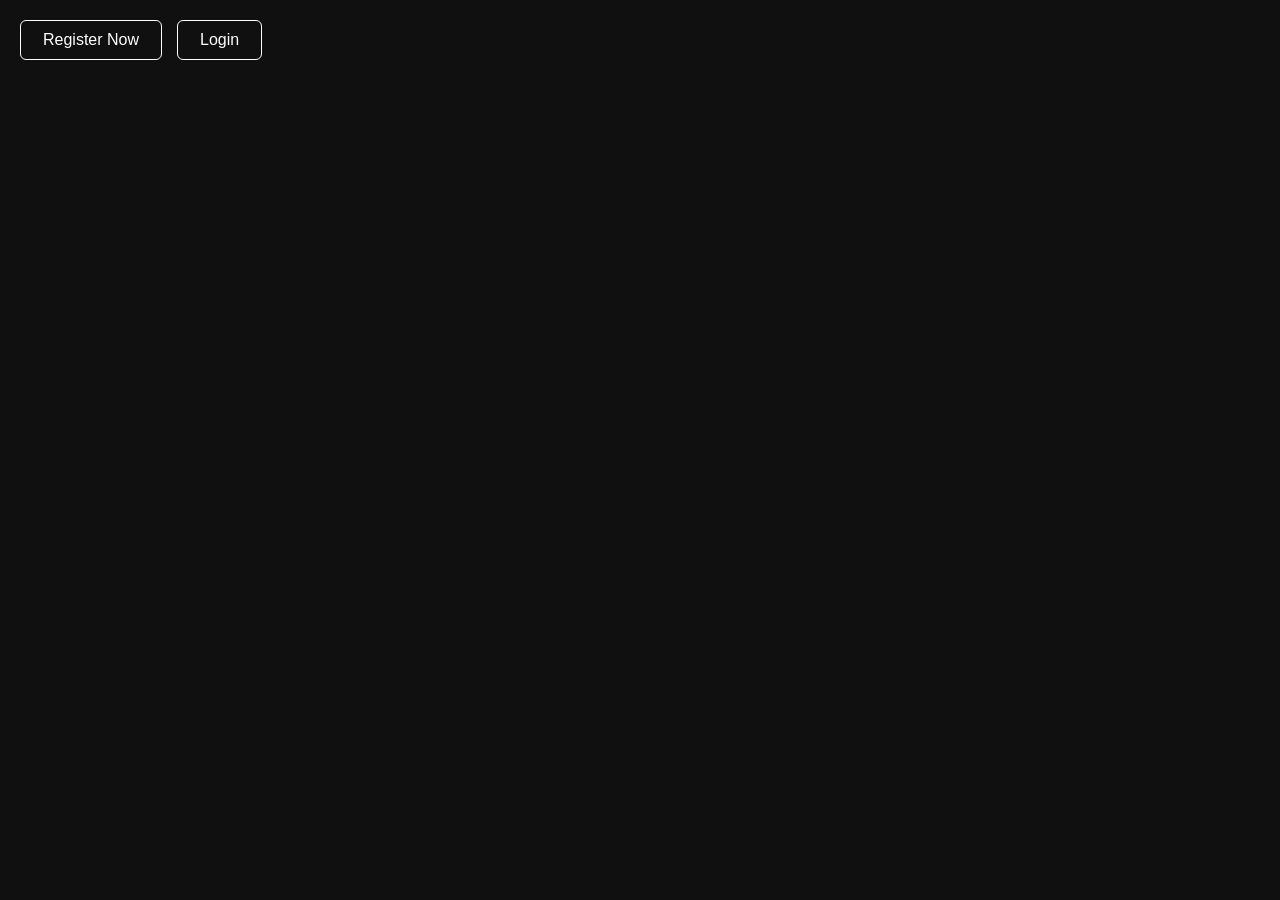
==== index.html @ 7ac25fff "pwa changes" ====
<!DOCTYPE html>
<html lang="en">
<head>
  <link rel="manifest" href="/manifest.json">
  <meta charset="UTF-8" />
  <meta name="viewport" content="width=device-width, initial-scale=1.0" />
  <title>Rental</title>
  <style>
    :root {
      --background-image: url('https://i.ibb.co/8gG2pwXC/Screenshot-2025-09-10-200843.png');
      --background-color: #101010; 
    }

    body {
      margin: 0;
      padding: 0;
      background: var(--background-color) var(--background-image) no-repeat center center;
      background-size: cover;
      height: 100vh;
      display: flex;
      flex-direction: column;
      justify-content: center;
      align-items: center;
      font-family: 'Segoe UI', sans-serif;
    }

    .top-left-buttons {
      position: absolute;
      top: 20px;
      left: 20px;
      display: flex;
      gap: 15px;
      z-index: 10;
    }

    .top-left-buttons button {
      padding: 10px 22px;
      font-size: 1rem;
      border: none;
      border-radius: 6px;
      background: transparent;
      color: #fff;
      cursor: pointer;
      border: 1px solid #fff;
      transition: background 0.2s, color 0.2s;
    }

    .top-left-buttons button:hover {
      background: #fff;
      color: #101010;
    }

    @keyframes rainbow {
      0% {background-position: 0% 50%;}
      50% {background-position: 100% 50%;}
      100% {background-position: 0% 50%;}
    }

    button {
      padding: 15px 30px;
      font-size: 1.2rem;
      border: none;
      border-radius: 8px;
      background-color: #ffffffcc;
      color: #333;
      cursor: pointer;
      transition: all 0.3s ease;
    }

    button:hover {
      background-color: #fff;
      box-shadow: 0px 0px 10px rgba(255, 255, 255, 0.7);
    }
  </style>
</head>
<body>
  <div class="top-left-buttons">
    <a href="sign_up.html" style="text-decoration:none;">
      <button>Register Now</button>
    </a>
    <a href="sign_in2.html" style="text-decoration:none;">
      <button>Login</button>
    </a>
  </div>
</body>
</html>
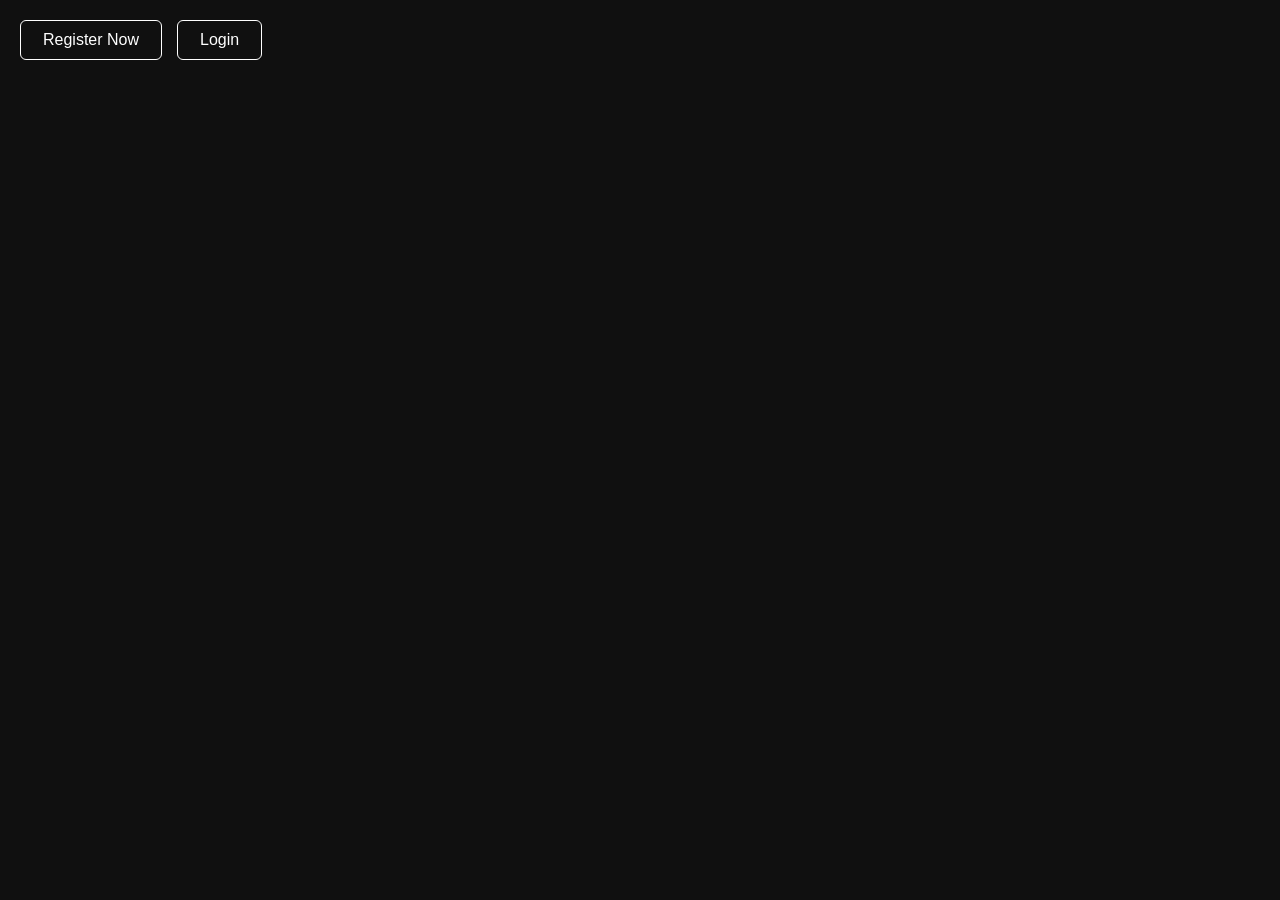
==== commit 9e319363: "background" ====
--- a/index.html
+++ b/index.html
@@ -1,14 +1,43 @@
 <!DOCTYPE html>
 <html lang="en">
 <head>
-  <link rel="manifest" href="/manifest.json">
+  <link rel="manifest" href="manifest.json">
   <meta charset="UTF-8" />
   <meta name="viewport" content="width=device-width, initial-scale=1.0" />
   <title>Rental</title>
   <style>
-    :root {
-      --background-image: url('https://i.ibb.co/8gG2pwXC/Screenshot-2025-09-10-200843.png');
-      --background-color: #101010; 
+  :root {
+    --background-image: url('Screenshot 2025-09-10 200843.png');
+    --background-color: #101010;
+    }
+
+    body {
+      margin: 0;
+      min-height: 100vh;
+      min-height: 100dvh;
+      background-color: var(--background-color);
+      font-family: 'Segoe UI', sans-serif;
+      overflow: hidden;
+    }
+
+    /* Back layer: blurred copy that fills the whole screen */
+    body::before {
+      content: "";
+      position: fixed;
+      inset: 0;
+      background: var(--background-image) center / cover no-repeat;
+      filter: blur(25px) brightness(0.8);
+      transform: scale(1.1);
+      z-index: -2;
+    }
+
+    /* Front layer: the full image, never cropped */
+    body::after {
+      content: "";
+      position: fixed;
+      inset: 0;
+      background: var(--background-image) center / contain no-repeat;
+      z-index: -1;
     }
 
     body {
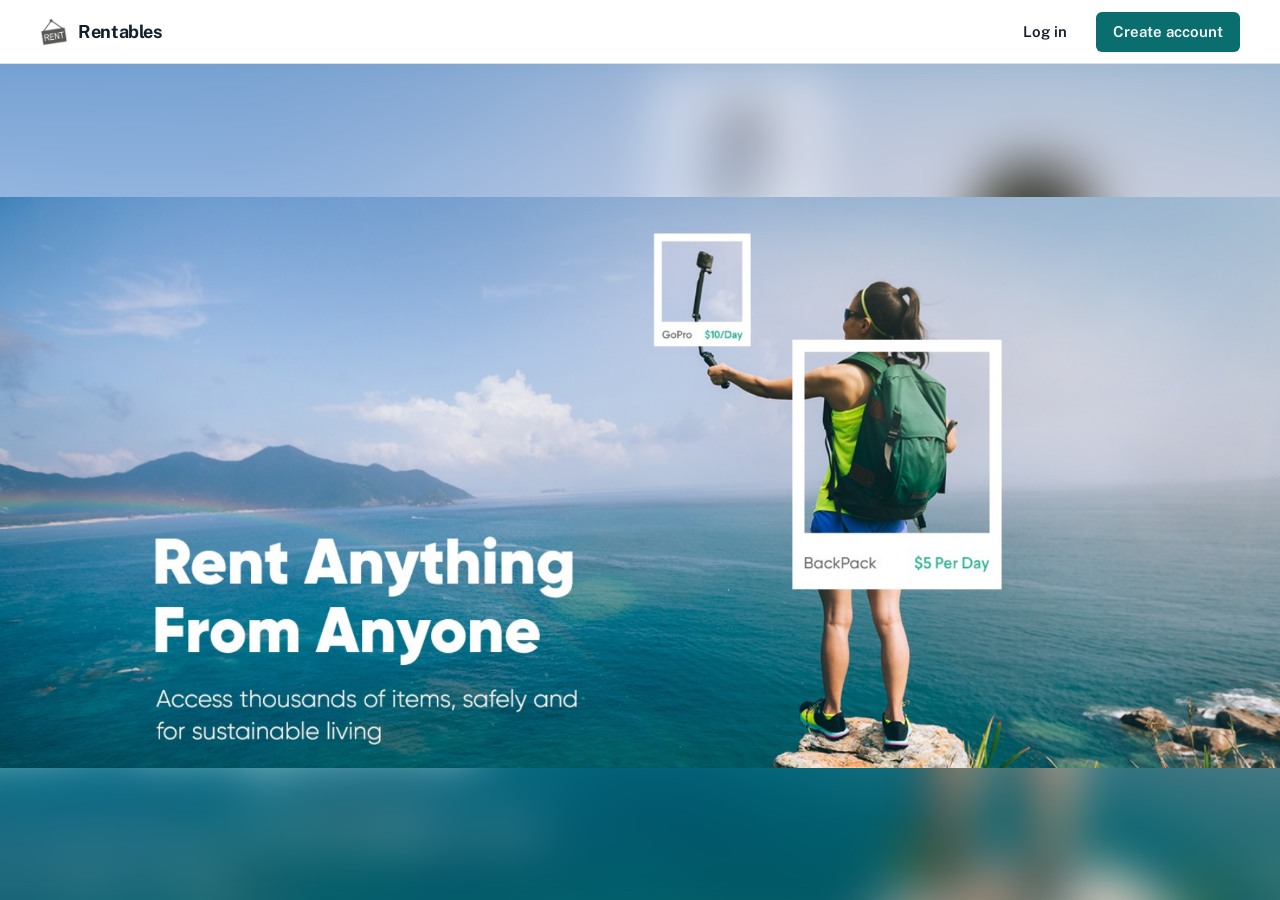
==== commit 8a06f16f: "BIGGEST REVAMP OF THE WHOLE SYSTEM" ====
--- a/index.html
+++ b/index.html
@@ -1,115 +1,36 @@
 <!DOCTYPE html>
 <html lang="en">
 <head>
-  <link rel="manifest" href="manifest.json">
   <meta charset="UTF-8" />
   <meta name="viewport" content="width=device-width, initial-scale=1.0" />
-  <title>Rental</title>
+  <title>Rentables</title>
+  <link rel="manifest" href="manifest.json">
+  <link rel="icon" href="icon-192-v2.png">
+  <link rel="preconnect" href="https://fonts.googleapis.com">
+  <link rel="preconnect" href="https://fonts.gstatic.com" crossorigin>
+  <link href="https://fonts.googleapis.com/css2?family=Public+Sans:wght@400..700&display=swap" rel="stylesheet">
+  <link rel="stylesheet" href="rentables.css" />
   <style>
-  :root {
-    --background-image: url('Screenshot 2025-09-10 200843.png');
-    --background-color: #101010;
+    html, body { height: 100%; }
+    body { display: flex; flex-direction: column; overflow: hidden; }
+    .hero { position: relative; flex: 1; min-height: 0; overflow: hidden; background: #2b7a9b; }
+    /* Blurred copy fills any space the full image does not cover */
+    .hero::before, .hero::after {
+      content: ""; position: absolute; inset: 0;
+      background: url('background.png') center / cover no-repeat;
     }
-
-    body {
-      margin: 0;
-      min-height: 100vh;
-      min-height: 100dvh;
-      background-color: var(--background-color);
-      font-family: 'Segoe UI', sans-serif;
-      overflow: hidden;
-    }
-
-    /* Back layer: blurred copy that fills the whole screen */
-    body::before {
-      content: "";
-      position: fixed;
-      inset: 0;
-      background: var(--background-image) center / cover no-repeat;
-      filter: blur(25px) brightness(0.8);
-      transform: scale(1.1);
-      z-index: -2;
-    }
-
-    /* Front layer: the full image, never cropped */
-    body::after {
-      content: "";
-      position: fixed;
-      inset: 0;
-      background: var(--background-image) center / contain no-repeat;
-      z-index: -1;
-    }
-
-    body {
-      margin: 0;
-      padding: 0;
-      background: var(--background-color) var(--background-image) no-repeat center center;
-      background-size: cover;
-      height: 100vh;
-      display: flex;
-      flex-direction: column;
-      justify-content: center;
-      align-items: center;
-      font-family: 'Segoe UI', sans-serif;
-    }
-
-    .top-left-buttons {
-      position: absolute;
-      top: 20px;
-      left: 20px;
-      display: flex;
-      gap: 15px;
-      z-index: 10;
-    }
-
-    .top-left-buttons button {
-      padding: 10px 22px;
-      font-size: 1rem;
-      border: none;
-      border-radius: 6px;
-      background: transparent;
-      color: #fff;
-      cursor: pointer;
-      border: 1px solid #fff;
-      transition: background 0.2s, color 0.2s;
-    }
-
-    .top-left-buttons button:hover {
-      background: #fff;
-      color: #101010;
-    }
-
-    @keyframes rainbow {
-      0% {background-position: 0% 50%;}
-      50% {background-position: 100% 50%;}
-      100% {background-position: 0% 50%;}
-    }
-
-    button {
-      padding: 15px 30px;
-      font-size: 1.2rem;
-      border: none;
-      border-radius: 8px;
-      background-color: #ffffffcc;
-      color: #333;
-      cursor: pointer;
-      transition: all 0.3s ease;
-    }
-
-    button:hover {
-      background-color: #fff;
-      box-shadow: 0px 0px 10px rgba(255, 255, 255, 0.7);
-    }
+    .hero::before { filter: blur(24px); transform: scale(1.1); }
+    /* Full image, never cropped */
+    .hero::after { background-size: contain; }
   </style>
 </head>
 <body>
-  <div class="top-left-buttons">
-    <a href="sign_up.html" style="text-decoration:none;">
-      <button>Register Now</button>
-    </a>
-    <a href="sign_in2.html" style="text-decoration:none;">
-      <button>Login</button>
-    </a>
-  </div>
+  <header class="nav">
+    <a class="brand" href="index.html"><img src="icon-192-v2.png" alt="" /><span>Rentables</span></a>
+    <span class="nav-spacer"></span>
+    <a class="btn btn-ghost" href="sign_in2.html">Log in</a>
+    <a class="btn btn-primary" href="sign_up.html">Create account</a>
+  </header>
+  <main class="hero" role="img" aria-label="Rent anything from anyone. Access thousands of items, safely and for sustainable living."></main>
 </body>
-</html>+</html>
--- a/rentables.css
+++ b/rentables.css
@@ -0,0 +1,171 @@
+:root {
+  --bg: #f2f5f7;
+  --surface: #ffffff;
+  --ink: #12202b;
+  --muted: #5a6975;
+  --line: #dce2e7;
+  --line-strong: #c3ccd3;
+  --accent: #0b6e6e;
+  --accent-hover: #085757;
+  --accent-soft: #e0f0ef;
+  --danger: #a8362b;
+  --r-control: 6px;
+  --r-panel: 12px;
+  --nav-h: 64px;
+  --font: 'Public Sans', 'Segoe UI', system-ui, sans-serif;
+}
+
+*, *::before, *::after { box-sizing: border-box; }
+
+body {
+  margin: 0;
+  background: var(--bg);
+  color: var(--ink);
+  font-family: var(--font);
+  font-size: 16px;
+  line-height: 1.55;
+  -webkit-font-smoothing: antialiased;
+}
+
+h1, h2, h3 { margin: 0; line-height: 1.2; letter-spacing: -0.015em; font-weight: 650; }
+h1 { font-size: 1.75rem; }
+h2 { font-size: 1.25rem; }
+p { margin: 0; }
+a { color: var(--accent); }
+img { display: block; max-width: 100%; }
+.muted { color: var(--muted); }
+:focus-visible { outline: 2px solid var(--accent); outline-offset: 2px; }
+
+/* Top bar */
+.nav {
+  position: sticky; top: 0; z-index: 50;
+  height: var(--nav-h);
+  display: flex; align-items: center; gap: 12px;
+  padding: 0 clamp(16px, 4vw, 40px);
+  background: var(--surface);
+  border-bottom: 1px solid var(--line);
+}
+.brand {
+  display: flex; align-items: center; gap: 10px;
+  color: var(--ink); text-decoration: none;
+  font-weight: 700; font-size: 1.125rem; letter-spacing: -0.02em;
+}
+.brand img { width: 28px; height: 28px; }
+.nav-spacer { flex: 1; }
+.nav-search { flex: 0 1 360px; margin-left: 16px; }
+.nav-search input { height: 40px; }
+.balance { font-size: 0.875rem; color: var(--muted); white-space: nowrap; }
+.balance span { color: var(--ink); font-weight: 650; }
+
+/* Buttons */
+.btn {
+  display: inline-flex; align-items: center; justify-content: center;
+  height: 40px; padding: 0 16px;
+  font: inherit; font-size: 0.9375rem; font-weight: 600; text-decoration: none;
+  border: 1px solid transparent; border-radius: var(--r-control);
+  cursor: pointer;
+  transition: background-color 0.15s, border-color 0.15s;
+}
+.btn-primary { background: var(--accent); color: #fff; }
+.btn-primary:hover { background: var(--accent-hover); }
+.btn-secondary { background: var(--surface); color: var(--ink); border-color: var(--line-strong); }
+.btn-secondary:hover { background: var(--bg); }
+.btn-ghost { background: transparent; color: var(--ink); }
+.btn-ghost:hover { background: var(--bg); }
+.btn-danger { background: var(--surface); color: var(--danger); border-color: #e0bcb7; }
+.btn-danger:hover { background: #fbf0ee; }
+.btn-block { width: 100%; height: 46px; }
+
+/* Forms */
+label { display: block; margin-bottom: 6px; font-size: 0.875rem; font-weight: 600; }
+input[type=text], input[type=email], input[type=password], input[type=number], input[type=search], textarea {
+  width: 100%; height: 44px; padding: 0 12px;
+  font: inherit; color: var(--ink);
+  background: var(--surface);
+  border: 1px solid var(--line-strong); border-radius: var(--r-control);
+}
+textarea { height: auto; min-height: 96px; padding: 10px 12px; resize: vertical; }
+input::placeholder, textarea::placeholder { color: #8493a0; }
+input:focus, textarea:focus { outline: none; border-color: var(--accent); box-shadow: 0 0 0 3px var(--accent-soft); }
+.field { margin-bottom: 16px; }
+
+/* Sign in / sign up */
+.auth-wrap { min-height: calc(100vh - var(--nav-h)); display: grid; place-items: center; padding: 32px 16px; }
+.auth-card {
+  width: 100%; max-width: 400px; padding: 32px;
+  background: var(--surface); border: 1px solid var(--line); border-radius: var(--r-panel);
+}
+.auth-card h1 { font-size: 1.5rem; margin-bottom: 6px; }
+.auth-card .sub { color: var(--muted); margin-bottom: 24px; }
+.auth-foot { margin-top: 20px; font-size: 0.9375rem; color: var(--muted); text-align: center; }
+.error { min-height: 1.4em; margin-top: 12px; font-size: 0.9rem; color: var(--danger); }
+.message { min-height: 1.4em; margin-top: 12px; font-size: 0.9rem; color: var(--accent); }
+
+/* Page layout */
+.container { max-width: 1080px; margin: 0 auto; padding: 40px clamp(16px, 4vw, 40px) 72px; }
+.page-head { margin-bottom: 28px; }
+.page-head p { margin-top: 4px; color: var(--muted); }
+
+/* Listing cards */
+.grid { display: grid; grid-template-columns: repeat(auto-fill, minmax(260px, 1fr)); gap: 24px; }
+.card {
+  display: flex; flex-direction: column;
+  background: var(--surface); border: 1px solid var(--line); border-radius: var(--r-panel);
+  overflow: hidden; color: inherit; text-decoration: none;
+  transition: border-color 0.15s;
+}
+a.card:hover { border-color: var(--accent); }
+.card img { width: 100%; aspect-ratio: 4 / 3; object-fit: cover; background: var(--line); }
+.card-body { display: flex; flex-direction: column; gap: 6px; flex: 1; padding: 16px; }
+.card-body h3 { font-size: 1.0625rem; }
+.card-desc {
+  color: var(--muted); font-size: 0.9rem;
+  display: -webkit-box; -webkit-line-clamp: 2; -webkit-box-orient: vertical; overflow: hidden;
+}
+.price { margin-top: auto; padding-top: 6px; font-size: 0.9rem; color: var(--muted); }
+.price strong { font-size: 1.0625rem; color: var(--ink); font-weight: 700; }
+.card-actions { display: flex; gap: 8px; align-items: center; margin-top: 8px; }
+.card-actions .btn { height: 36px; }
+.empty { padding: 48px 0; text-align: center; color: var(--muted); }
+
+/* Rental detail pages */
+.detail { display: grid; grid-template-columns: minmax(0, 1.15fr) minmax(0, 1fr); gap: clamp(24px, 4vw, 56px); align-items: start; }
+.detail-media img { width: 100%; aspect-ratio: 4 / 3; object-fit: cover; border: 1px solid var(--line); border-radius: var(--r-panel); background: var(--line); }
+.detail-panel { padding: 28px; background: var(--surface); border: 1px solid var(--line); border-radius: var(--r-panel); }
+.detail-panel h1 { margin-bottom: 8px; }
+.detail-panel .price { margin: 0 0 16px; padding: 0; }
+.detail-panel .price strong { font-size: 1.375rem; }
+.detail-desc { margin-bottom: 24px; padding-bottom: 24px; color: var(--muted); border-bottom: 1px solid var(--line); }
+.output { margin: 16px 0 20px; padding: 12px 14px; font-size: 0.9375rem; font-weight: 600; background: var(--bg); border-radius: var(--r-control); }
+.rate-display { margin: 0 0 16px; font-size: 1.125rem; font-weight: 650; }
+
+/* Date picker */
+#datepicker { cursor: pointer; }
+.litepicker {
+  --litepicker-is-start-color-bg: var(--accent);
+  --litepicker-is-end-color-bg: var(--accent);
+  --litepicker-day-color-hover: var(--accent);
+  --litepicker-is-today-color: var(--accent);
+  font-family: var(--font);
+}
+.litepicker .is-in-range { background-color: var(--accent-soft) !important; color: var(--ink) !important; }
+.litepicker .is-start-date, .litepicker .is-end-date { background-color: var(--accent) !important; color: #fff !important; }
+
+/* Profile */
+.section { margin-bottom: 40px; }
+.section > h2 { margin-bottom: 16px; }
+.info-list { display: grid; grid-template-columns: max-content 1fr; gap: 10px 32px; padding: 20px 24px; background: var(--surface); border: 1px solid var(--line); border-radius: var(--r-panel); }
+.info-list dt { color: var(--muted); }
+.info-list dd { margin: 0; font-weight: 600; overflow-wrap: anywhere; }
+.form-card { max-width: 480px; margin: 0 0 24px; padding: 24px; background: var(--surface); border: 1px solid var(--line); border-radius: var(--r-panel); }
+.form-card .field:last-of-type { margin-bottom: 20px; }
+.form-card .row { display: flex; gap: 8px; }
+.link-list { display: flex; flex-wrap: wrap; gap: 8px; }
+
+@media (max-width: 760px) {
+  .detail { grid-template-columns: 1fr; }
+  .nav-search { flex-basis: 0; flex-grow: 1; margin-left: 0; }
+  .brand span { display: none; }
+  .container { padding-top: 24px; }
+}
+@media (prefers-reduced-motion: reduce) { * { transition: none !important; } }
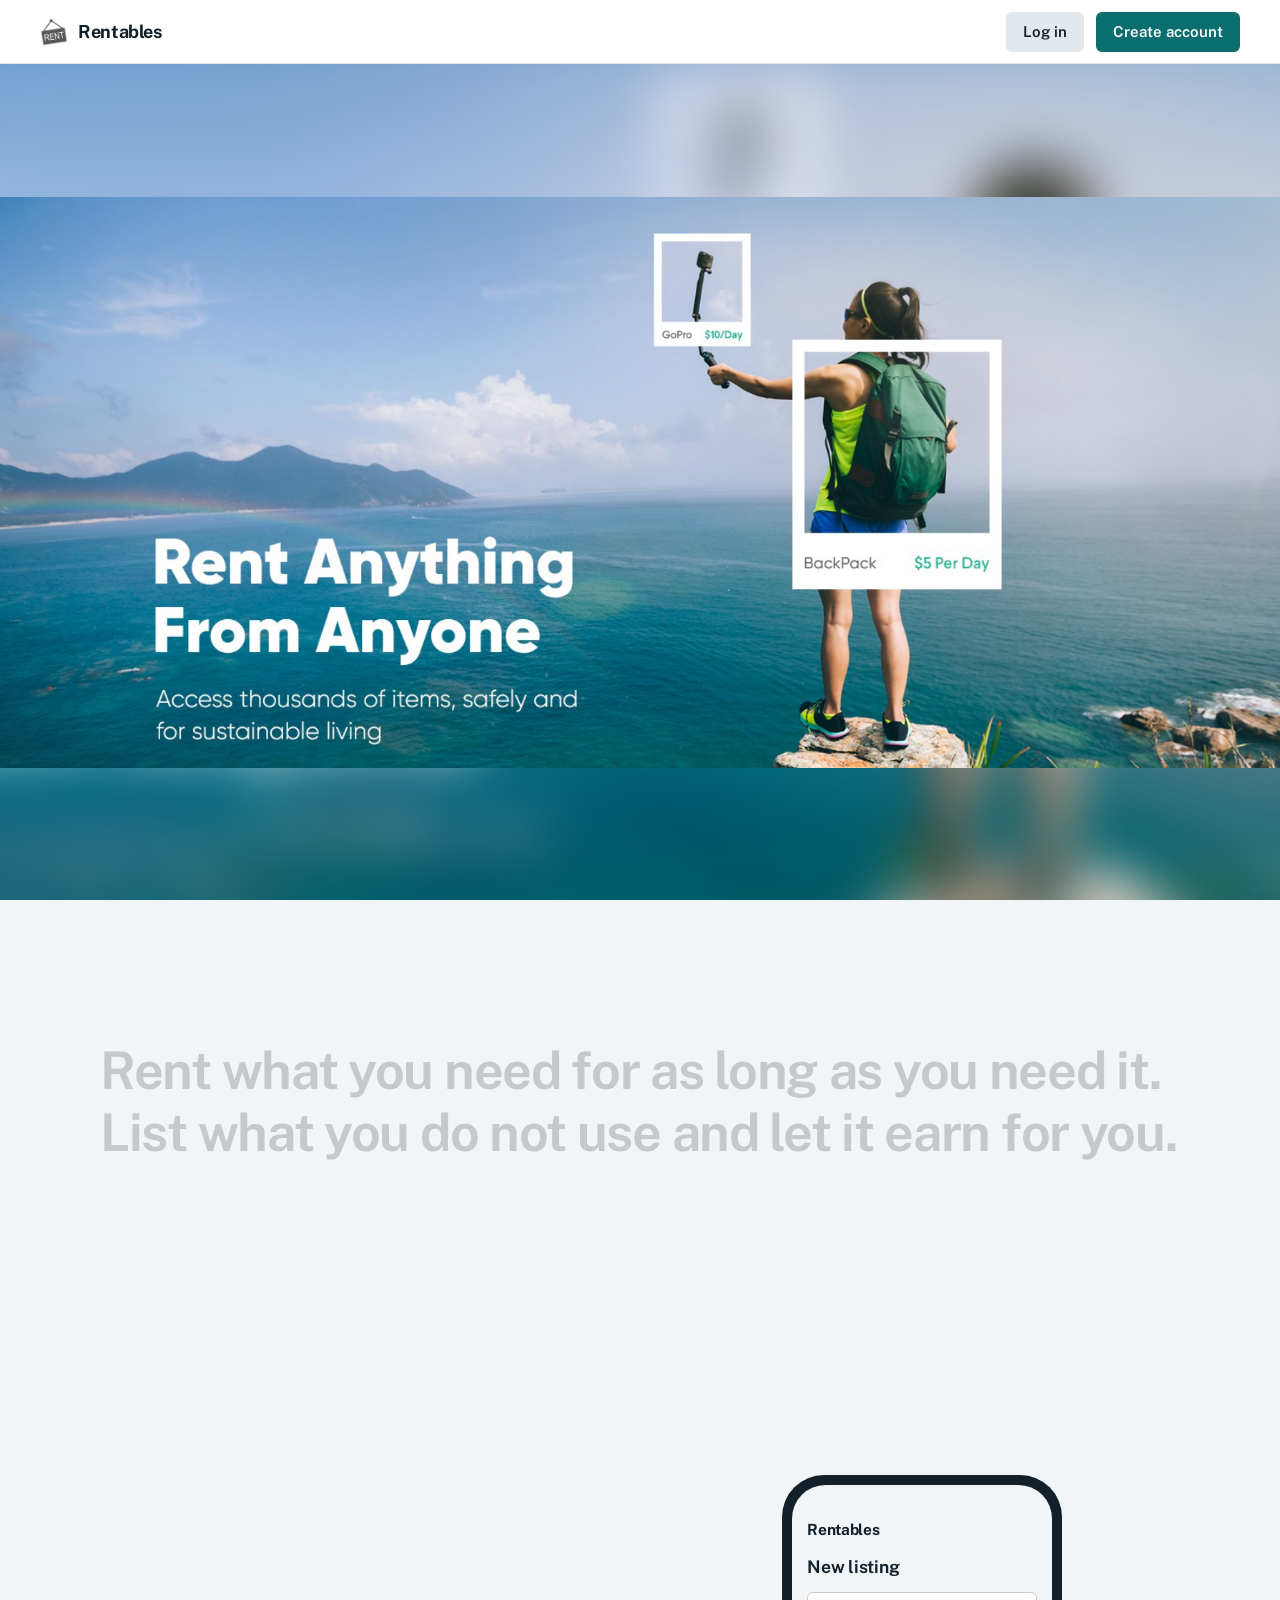
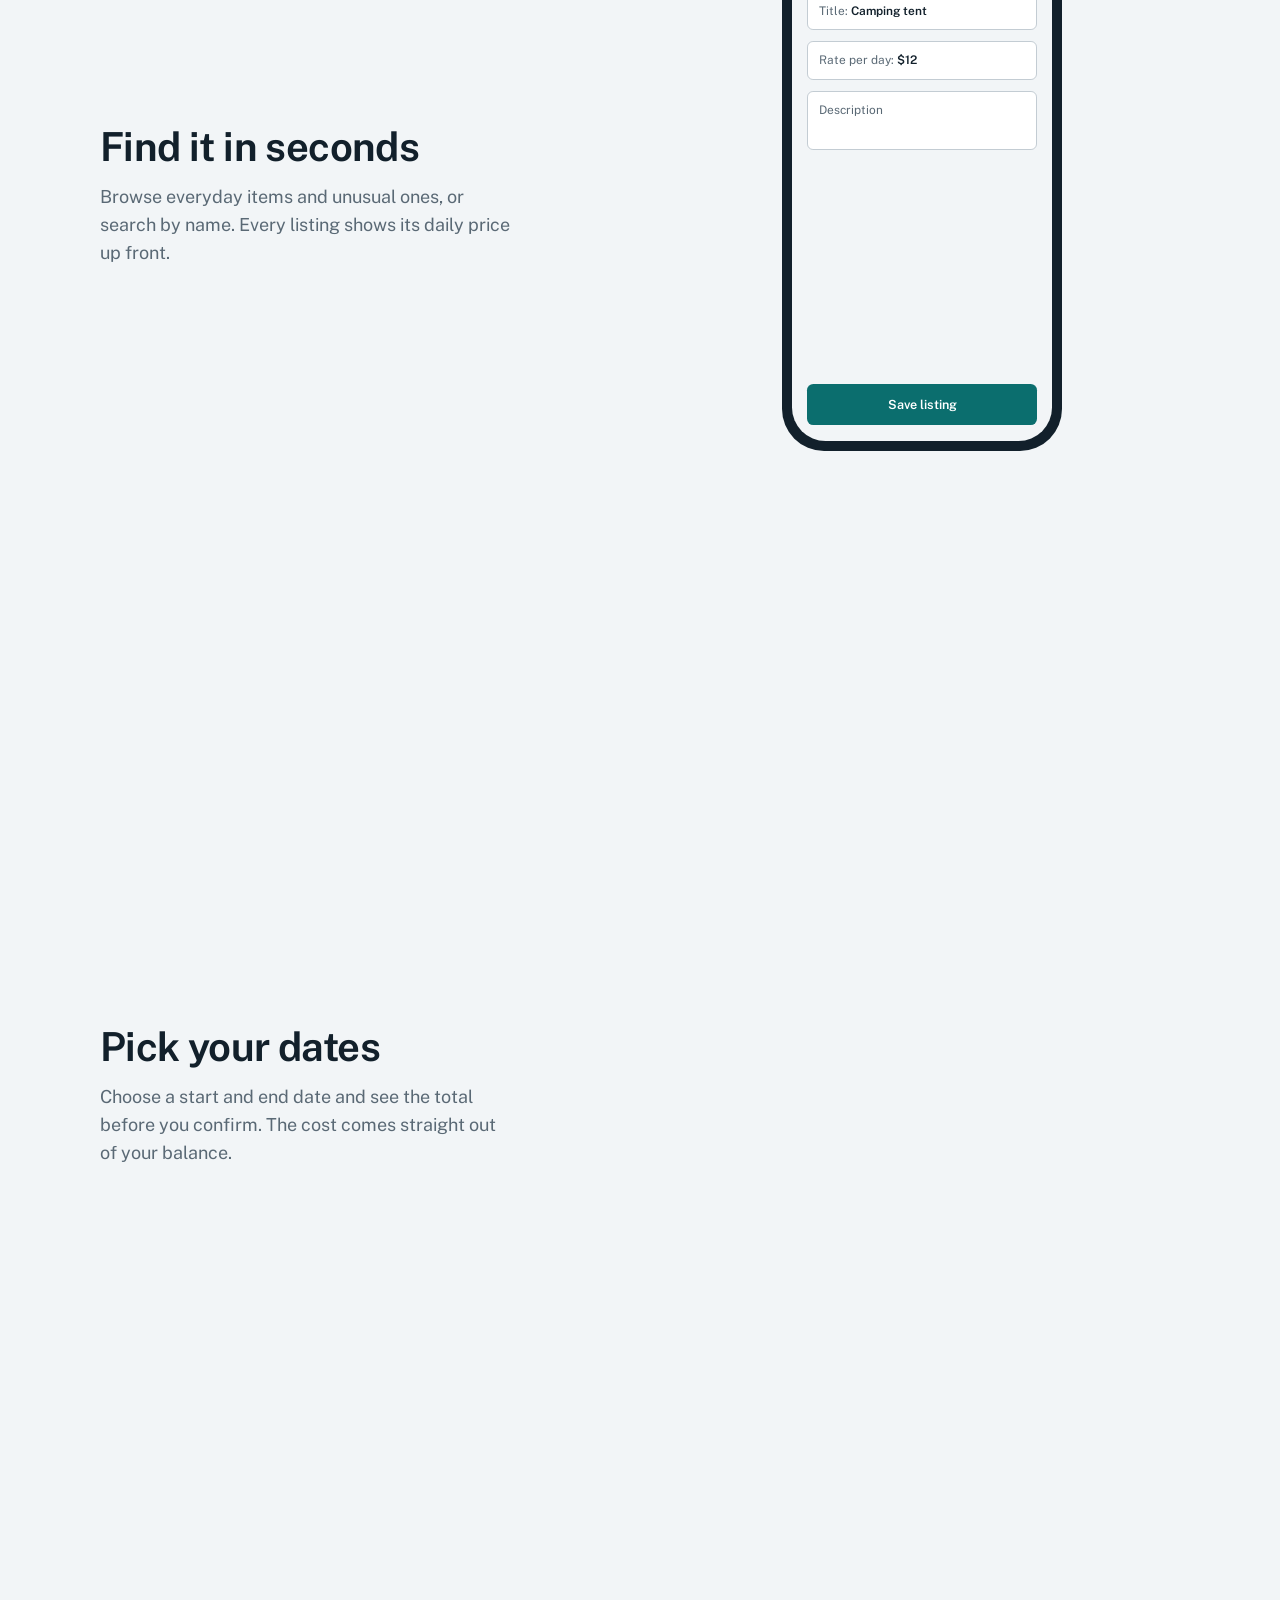
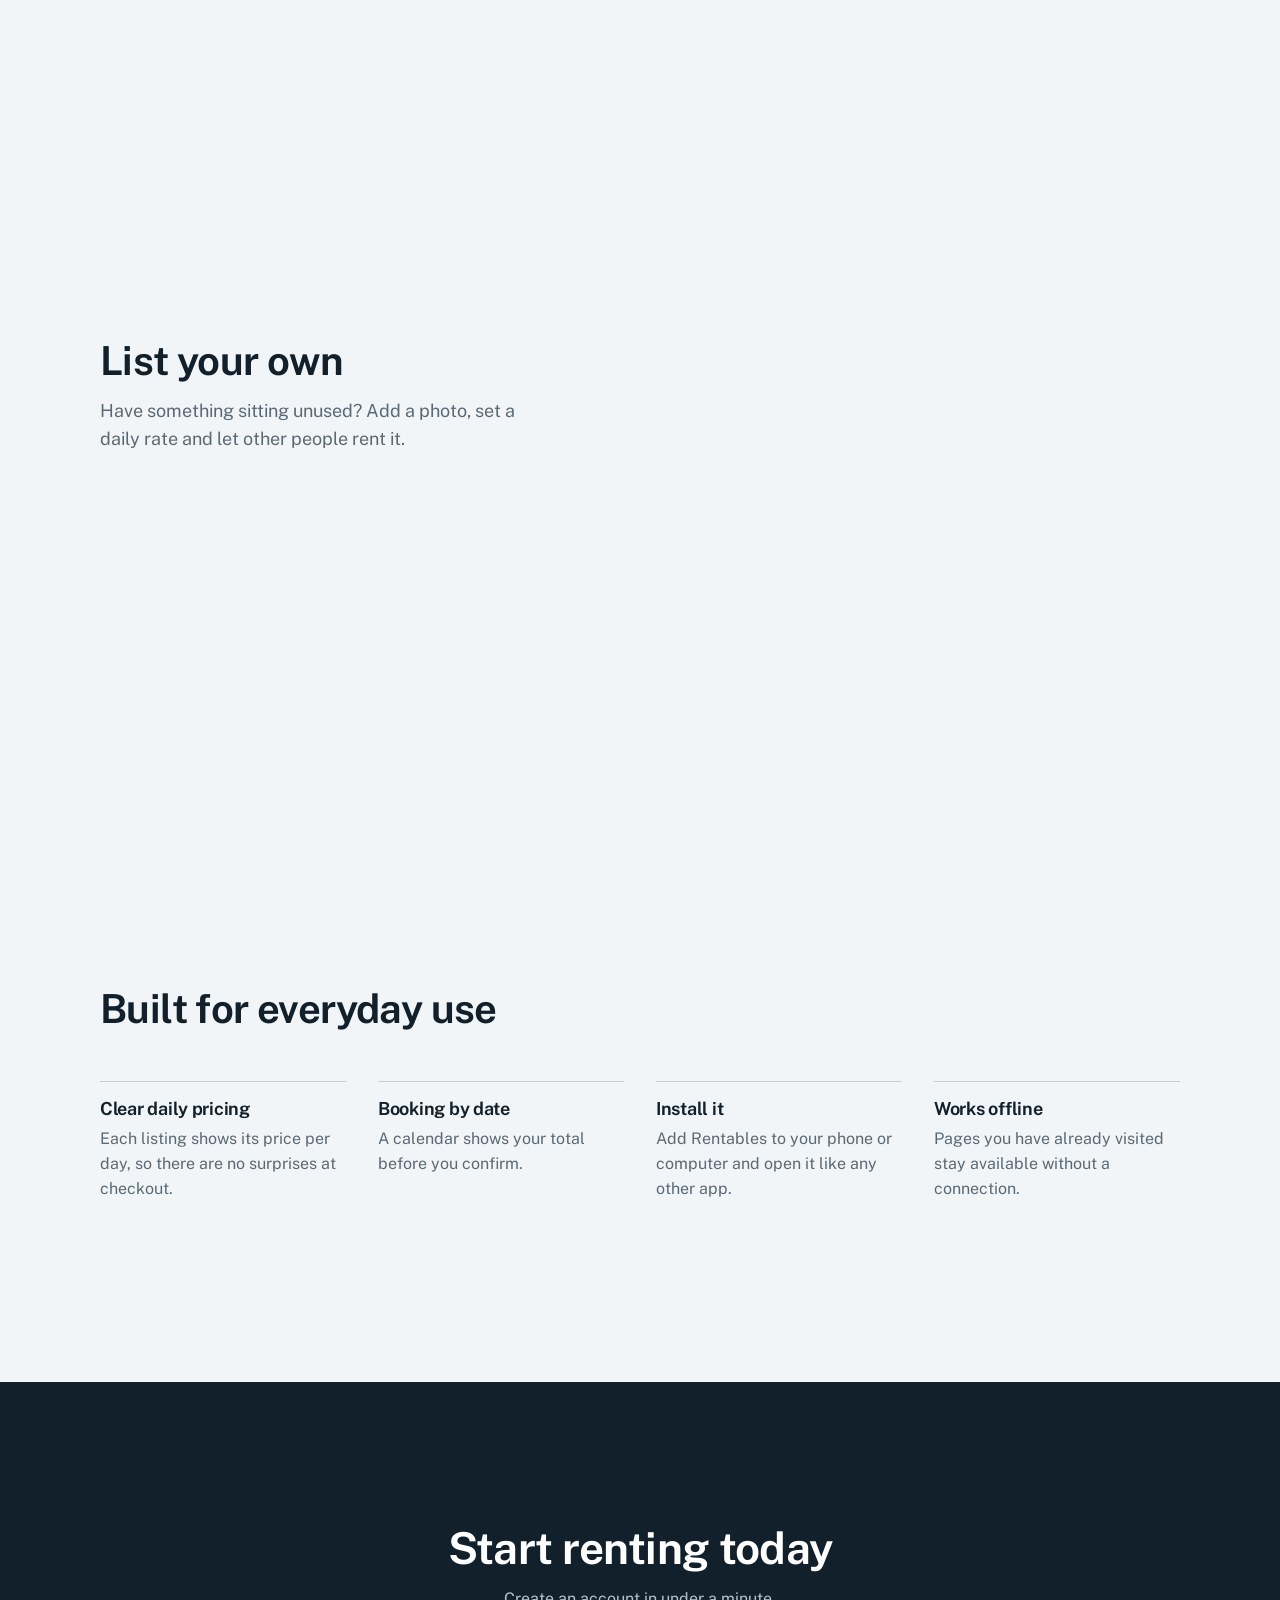
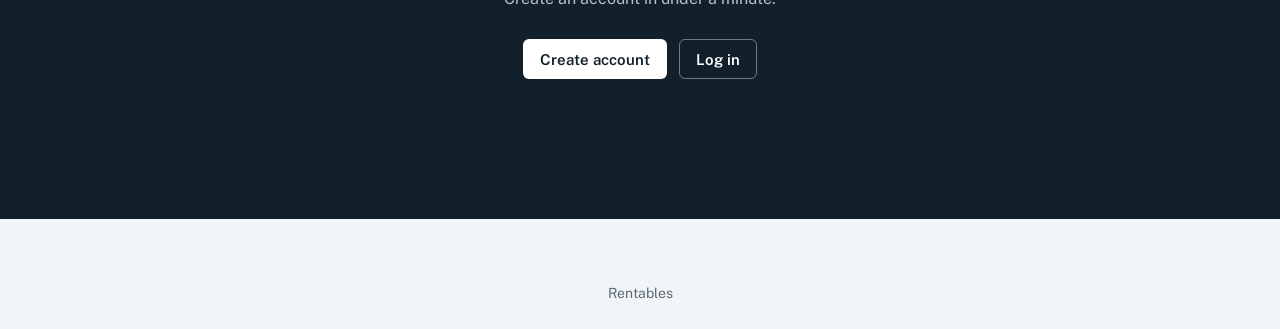
==== commit 726d3fe2: "there is now an opening screen for the website. I have not tested on phone yet tho. You can also upl" ====
--- a/index.html
+++ b/index.html
@@ -10,27 +10,217 @@
   <link rel="preconnect" href="https://fonts.gstatic.com" crossorigin>
   <link href="https://fonts.googleapis.com/css2?family=Public+Sans:wght@400..700&display=swap" rel="stylesheet">
   <link rel="stylesheet" href="rentables.css" />
+  <script>document.documentElement.classList.add("js");</script>
   <style>
-    html, body { height: 100%; }
-    body { display: flex; flex-direction: column; overflow: hidden; }
-    .hero { position: relative; flex: 1; min-height: 0; overflow: hidden; background: #2b7a9b; }
-    /* Blurred copy fills any space the full image does not cover */
-    .hero::before, .hero::after {
-      content: ""; position: absolute; inset: 0;
-      background: url('background.png') center / cover no-repeat;
+    /* Hero */
+    .hero { position: relative; height: calc(100dvh - var(--nav-h)); min-height: 320px; overflow: hidden; background: #2b7a9b; }
+    .hero::before, .hero::after { content: ""; position: absolute; inset: 0; background: url('background.png') center / cover no-repeat; }
+    .hero::before { filter: blur(24px); transform: scale(1.1); }
+    .hero::after { background-size: contain; }
+
+    /* Shared section spacing */
+    .section { padding: clamp(72px, 12vw, 140px) clamp(16px, 4vw, 40px); }
+    .wrap { max-width: 1080px; margin: 0 auto; }
+
+    /* Statement: words fade in as you scroll */
+    .statement p { max-width: 22em; font-size: clamp(1.625rem, 4.6vw, 3.25rem); font-weight: 650; line-height: 1.2; letter-spacing: -0.025em; }
+    .js .statement .w { opacity: 0.2; }
+
+    /* Product walkthrough */
+    .showcase { padding: 0 clamp(16px, 4vw, 40px); }
+    .showcase-inner { max-width: 1080px; margin: 0 auto; display: grid; grid-template-columns: 1fr 1fr; gap: 48px; }
+    .phone-wrap { order: 2; position: sticky; top: var(--nav-h); height: calc(100dvh - var(--nav-h)); display: grid; place-items: center; }
+    .step { min-height: 100dvh; display: flex; flex-direction: column; justify-content: center; max-width: 26em; transition: opacity 0.3s; }
+    .js .step { opacity: 0.3; }
+    .js .step.active { opacity: 1; }
+    .step h2 { font-size: clamp(1.75rem, 3.4vw, 2.5rem); margin-bottom: 12px; }
+    .step p { color: var(--muted); font-size: 1.125rem; }
+
+    /* Phone mockup (sizes in em so it scales with font-size) */
+    .phone { width: 20em; font-size: 14px; aspect-ratio: 9 / 18.5; padding: 0.7em; background: var(--ink); border-radius: 3em; }
+    .phone-screen { position: relative; width: 100%; height: 100%; overflow: hidden; background: var(--bg); border-radius: 2.4em; }
+    .screen { position: absolute; inset: 0; display: flex; flex-direction: column; gap: 0.8em; padding: 2.4em 1.1em 1.1em; opacity: 0; transition: opacity 0.35s; }
+    .phone[data-active="1"] .screen-1, .phone[data-active="2"] .screen-2, .phone[data-active="3"] .screen-3 { opacity: 1; }
+    .m-brand { font-weight: 700; font-size: 1.1em; letter-spacing: -0.02em; }
+    .m-title { font-size: 1.25em; font-weight: 650; letter-spacing: -0.015em; }
+    .m-field { padding: 0.75em 0.9em; font-size: 0.85em; color: var(--muted); background: #fff; border: 1px solid var(--line-strong); border-radius: 0.5em; }
+    .m-field b { color: var(--ink); font-weight: 600; }
+    .m-card { overflow: hidden; background: #fff; border: 1px solid var(--line); border-radius: 0.9em; }
+    .m-card img { width: 100%; height: 8em; object-fit: cover; }
+    .m-card div { padding: 0.7em 0.9em; font-size: 0.85em; }
+    .m-card strong { display: block; font-size: 1.05em; }
+    .m-card span { color: var(--muted); }
+    .m-btn { margin-top: auto; padding: 0.85em; font-size: 0.9em; font-weight: 600; text-align: center; color: #fff; background: var(--accent); border-radius: 0.5em; }
+
+    /* Features */
+    .features-head { margin-bottom: 48px; }
+    .features-head h2 { font-size: clamp(1.75rem, 3.4vw, 2.5rem); }
+    .features { display: grid; grid-template-columns: repeat(auto-fit, minmax(220px, 1fr)); gap: 32px; }
+    .feature { padding-top: 16px; border-top: 1px solid var(--line-strong); }
+    .feature h3 { margin-bottom: 8px; font-size: 1.125rem; }
+    .feature p { color: var(--muted); }
+
+    /* Closing call to action */
+    .cta { text-align: center; color: #fff; background: var(--ink); }
+    .cta h2 { margin-bottom: 12px; font-size: clamp(1.75rem, 4vw, 2.75rem); }
+    .cta p { margin-bottom: 28px; color: #b6c2cb; }
+    .cta .row { display: flex; flex-wrap: wrap; gap: 12px; justify-content: center; }
+    .btn-light { background: #fff; color: var(--ink); }
+    .btn-light:hover { background: var(--accent-soft); }
+    .btn-outline-light { color: #fff; border-color: rgba(255, 255, 255, 0.4); }
+    .btn-outline-light:hover { background: rgba(255, 255, 255, 0.1); }
+    footer { padding: 24px clamp(16px, 4vw, 40px); font-size: 0.875rem; color: var(--muted); text-align: center; }
+
+    /* Scroll reveal */
+    .js .reveal { opacity: 0; transform: translateY(16px); transition: opacity 0.6s, transform 0.6s; }
+    .js .reveal.in { opacity: 1; transform: none; }
+
+    @media (max-width: 760px) {
+      .showcase-inner { grid-template-columns: 1fr; gap: 0; }
+      .phone-wrap { order: 0; height: auto; padding: 12px 0; background: var(--bg); z-index: 5; }
+      .phone { font-size: 9.5px; }
+      .step { min-height: 60dvh; justify-content: flex-start; padding-top: 24px; }
     }
-    .hero::before { filter: blur(24px); transform: scale(1.1); }
-    /* Full image, never cropped */
-    .hero::after { background-size: contain; }
+    @media (prefers-reduced-motion: reduce) {
+      .js .statement .w, .js .step { opacity: 1; }
+      .js .reveal { opacity: 1; transform: none; }
+    }
   </style>
 </head>
 <body>
   <header class="nav">
     <a class="brand" href="index.html"><img src="icon-192-v2.png" alt="" /><span>Rentables</span></a>
     <span class="nav-spacer"></span>
-    <a class="btn btn-ghost" href="sign_in2.html">Log in</a>
+    <a class="btn btn-gray" href="sign_in2.html">Log in</a>
     <a class="btn btn-primary" href="sign_up.html">Create account</a>
   </header>
-  <main class="hero" role="img" aria-label="Rent anything from anyone. Access thousands of items, safely and for sustainable living."></main>
+
+  <main>
+    <div class="hero" role="img" aria-label="Rent anything from anyone. Access thousands of items, safely and for sustainable living."></div>
+
+    <section class="section statement">
+      <div class="wrap">
+        <p id="statement">Rent what you need for as long as you need it. List what you do not use and let it earn for you.</p>
+      </div>
+    </section>
+
+    <section class="showcase" aria-label="How Rentables works">
+      <div class="showcase-inner">
+        <div class="phone-wrap" aria-hidden="true">
+          <div class="phone" id="phone" data-active="1">
+            <div class="phone-screen">
+              <div class="screen screen-1">
+                <div class="m-brand">Rentables</div>
+                <div class="m-field">Search listings</div>
+                <div class="m-card"><img src="https://www.colemansmusic.com.au/cdn/shop/products/VES57B-front.jpg?v=1646903616" alt="" loading="lazy" /><div><strong>Electric Guitar</strong><span>$15 per day</span></div></div>
+                <div class="m-card"><img src="https://media.printables.com/media/prints/935893/images/7153672_2cc8edc1-6bea-4bec-94db-869e38aee98c_9b57978c-5952-471f-b150-2ec7d51c17a1/thumbs/inside/1280x960/jpeg/img_0244.webp" alt="" loading="lazy" /><div><strong>Cube</strong><span>$5 per day</span></div></div>
+              </div>
+              <div class="screen screen-2">
+                <div class="m-brand">Rentables</div>
+                <div class="m-card"><img src="https://www.colemansmusic.com.au/cdn/shop/products/VES57B-front.jpg?v=1646903616" alt="" loading="lazy" /></div>
+                <div class="m-title">Electric Guitar</div>
+                <div class="m-field"><b>12 Dec</b> to <b>14 Dec</b></div>
+                <div class="m-field"><b>3 days selected, total $45</b></div>
+                <div class="m-btn">Rent now</div>
+              </div>
+              <div class="screen screen-3">
+                <div class="m-brand">Rentables</div>
+                <div class="m-title">New listing</div>
+                <div class="m-field">Title: <b>Camping tent</b></div>
+                <div class="m-field">Rate per day: <b>$12</b></div>
+                <div class="m-field" style="height:5em">Description</div>
+                <div class="m-btn">Save listing</div>
+              </div>
+            </div>
+          </div>
+        </div>
+
+        <div class="steps">
+          <article class="step" data-step="1">
+            <h2>Find it in seconds</h2>
+            <p>Browse everyday items and unusual ones, or search by name. Every listing shows its daily price up front.</p>
+          </article>
+          <article class="step" data-step="2">
+            <h2>Pick your dates</h2>
+            <p>Choose a start and end date and see the total before you confirm. The cost comes straight out of your balance.</p>
+          </article>
+          <article class="step" data-step="3">
+            <h2>List your own</h2>
+            <p>Have something sitting unused? Add a photo, set a daily rate and let other people rent it.</p>
+          </article>
+        </div>
+      </div>
+    </section>
+
+    <section class="section">
+      <div class="wrap">
+        <div class="features-head reveal"><h2>Built for everyday use</h2></div>
+        <div class="features">
+          <div class="feature reveal"><h3>Clear daily pricing</h3><p>Each listing shows its price per day, so there are no surprises at checkout.</p></div>
+          <div class="feature reveal"><h3>Booking by date</h3><p>A calendar shows your total before you confirm.</p></div>
+          <div class="feature reveal"><h3>Install it</h3><p>Add Rentables to your phone or computer and open it like any other app.</p></div>
+          <div class="feature reveal"><h3>Works offline</h3><p>Pages you have already visited stay available without a connection.</p></div>
+        </div>
+      </div>
+    </section>
+
+    <section class="section cta">
+      <div class="wrap reveal">
+        <h2>Start renting today</h2>
+        <p>Create an account in under a minute.</p>
+        <div class="row">
+          <a class="btn btn-light" href="sign_up.html">Create account</a>
+          <a class="btn btn-outline-light" href="sign_in2.html">Log in</a>
+        </div>
+      </div>
+    </section>
+  </main>
+
+  <footer>Rentables</footer>
+
+  <script>
+    const reduce = matchMedia("(prefers-reduced-motion: reduce)").matches;
+
+    // Statement: split into words, brighten them as they scroll into view
+    const statement = document.getElementById("statement");
+    statement.innerHTML = statement.textContent.trim().split(/\s+/).map(w => `<span class="w">${w}</span>`).join(" ");
+    const words = [...statement.querySelectorAll(".w")];
+    let ticking = false;
+    function paintWords() {
+      const vh = window.innerHeight;
+      words.forEach(w => {
+        const top = w.getBoundingClientRect().top;
+        const p = Math.min(1, Math.max(0, (vh * 0.85 - top) / (vh * 0.3)));
+        w.style.opacity = reduce ? 1 : 0.2 + 0.8 * p;
+      });
+      ticking = false;
+    }
+    window.addEventListener("scroll", () => { if (!ticking) { ticking = true; requestAnimationFrame(paintWords); } }, { passive: true });
+    window.addEventListener("resize", paintWords);
+    paintWords();
+
+    // Walkthrough: switch the phone screen to match the step in view
+    const phone = document.getElementById("phone");
+    const steps = document.querySelectorAll(".step");
+    const mobile = matchMedia("(max-width: 760px)").matches;
+    const stepObserver = new IntersectionObserver(entries => {
+      entries.forEach(e => {
+        if (e.isIntersecting) {
+          steps.forEach(s => s.classList.remove("active"));
+          e.target.classList.add("active");
+          phone.dataset.active = e.target.dataset.step;
+        }
+      });
+    }, { rootMargin: mobile ? "-65% 0px -20% 0px" : "-45% 0px -45% 0px" });
+    steps.forEach(s => stepObserver.observe(s));
+    steps[0].classList.add("active");
+
+    // Fade-in on scroll
+    const revealObserver = new IntersectionObserver(entries => {
+      entries.forEach(e => { if (e.isIntersecting) { e.target.classList.add("in"); revealObserver.unobserve(e.target); } });
+    }, { threshold: 0.15 });
+    document.querySelectorAll(".reveal").forEach(el => revealObserver.observe(el));
+  </script>
+  <script src="register-sw.js"></script>
 </body>
 </html>
--- a/rentables.css
+++ b/rentables.css
@@ -169,3 +169,20 @@
   .container { padding-top: 24px; }
 }
 @media (prefers-reduced-motion: reduce) { * { transition: none !important; } }
+
+.btn-gray { background: #e3e8ec; color: var(--ink); border-color: #e3e8ec; }
+.btn-gray:hover { background: var(--accent-soft); color: var(--accent); border-color: var(--accent); }
+
+input[type=file] { width: 100%; padding: 8px; font: inherit; font-size: 0.9rem; background: var(--surface); border: 1px dashed var(--line-strong); border-radius: var(--r-control); }
+input[type=file]::file-selector-button { margin-right: 12px; padding: 6px 12px; font: inherit; font-weight: 600; color: var(--ink); background: var(--bg); border: 1px solid var(--line-strong); border-radius: var(--r-control); cursor: pointer; }
+.preview { width: 100%; max-height: 200px; margin-top: 12px; object-fit: cover; border: 1px solid var(--line); border-radius: var(--r-control); }
+
+/* Photo cropper */
+.cropper { margin-top: 12px; }
+.crop-frame { position: relative; width: 100%; aspect-ratio: 4 / 3; overflow: hidden; background: #f2f5f7; border: 1px solid var(--line-strong); border-radius: var(--r-control); cursor: grab; touch-action: none; user-select: none; }
+.crop-frame.dragging { cursor: grabbing; }
+.crop-frame img { position: absolute; max-width: none; pointer-events: none; }
+.crop-zoom { display: flex; align-items: center; gap: 12px; margin-top: 12px; }
+.crop-zoom label { margin: 0; }
+.crop-zoom input { flex: 1; accent-color: var(--accent); }
+.crop-hint { margin-top: 8px; font-size: 0.8125rem; }
